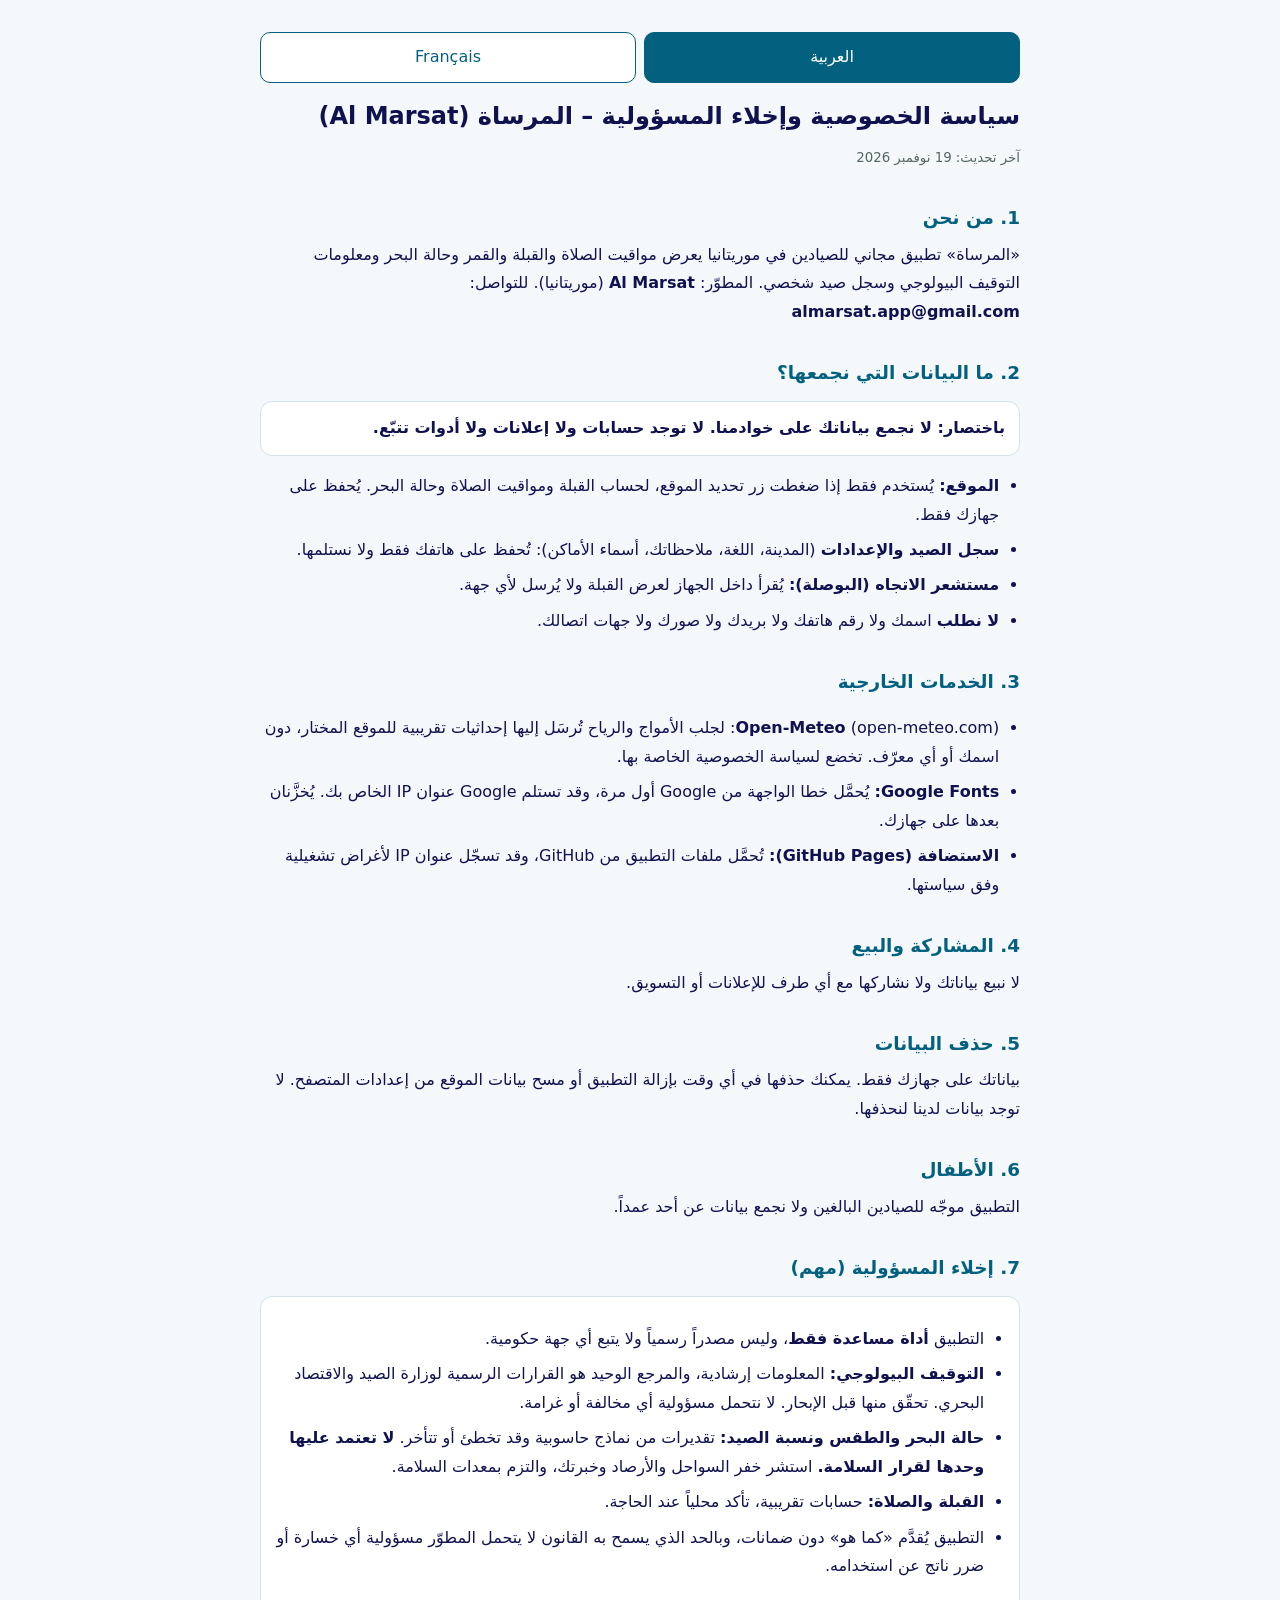
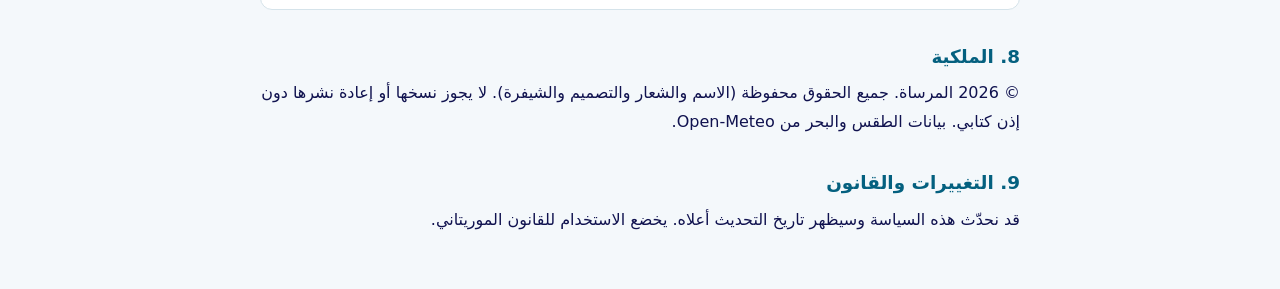
==== privacy.html @ 8c2c9cb1 "Add files via upload" ====
<!doctype html>
<html lang="ar" dir="rtl">
<head>
<meta charset="utf-8">
<meta name="viewport" content="width=device-width,initial-scale=1">
<title>سياسة الخصوصية | Politique de confidentialité – Al Marsat</title>
<style>
body{margin:0;background:#f4f8fb;color:#10124f;font:16px/1.8 system-ui,Segoe UI,Tahoma,sans-serif}
main{max-width:760px;margin:0 auto;padding:20px 16px 48px}
h1{font-size:1.5rem;margin:.2em 0}h2{font-size:1.15rem;margin:1.6em 0 .3em;color:#04607f}
p,li{margin:.4em 0}ul{padding-inline-start:1.3em}
.tabs{display:flex;gap:8px;margin:12px 0}
.tabs button{flex:1;padding:10px;border:1px solid #04607f;background:#fff;color:#04607f;border-radius:10px;font:inherit;cursor:pointer}
.tabs button.on{background:#04607f;color:#fff}
.box{background:#fff;border:1px solid #d5e3ea;border-radius:12px;padding:12px 14px;margin:12px 0}
small{color:#566}
[data-l]{display:none}
html[lang=ar] [data-l=ar],html[lang=fr] [data-l=fr]{display:block}
</style>
</head>
<body>
<main>
<div class="tabs">
<button id="bar" class="on" onclick="L('ar')">العربية</button>
<button id="bfr" onclick="L('fr')">Français</button>
</div>

<div data-l="ar">
<h1>سياسة الخصوصية وإخلاء المسؤولية – المرساة (Al Marsat)</h1>
<small>آخر تحديث: 19 نوفمبر 2026</small>

<h2>1. من نحن</h2>
<p>«المرساة» تطبيق مجاني للصيادين في موريتانيا يعرض مواقيت الصلاة والقبلة والقمر وحالة البحر ومعلومات التوقيف البيولوجي وسجل صيد شخصي. المطوّر: <b>Al Marsat</b> (موريتانيا). للتواصل: <b>almarsat.app@gmail.com</b></p>

<h2>2. ما البيانات التي نجمعها؟</h2>
<div class="box"><b>باختصار: لا نجمع بياناتك على خوادمنا. لا توجد حسابات ولا إعلانات ولا أدوات تتبّع.</b></div>
<ul>
<li><b>الموقع:</b> يُستخدم فقط إذا ضغطت زر تحديد الموقع، لحساب القبلة ومواقيت الصلاة وحالة البحر. يُحفظ على جهازك فقط.</li>
<li><b>سجل الصيد والإعدادات</b> (المدينة، اللغة، ملاحظاتك، أسماء الأماكن): تُحفظ على هاتفك فقط ولا نستلمها.</li>
<li><b>مستشعر الاتجاه (البوصلة):</b> يُقرأ داخل الجهاز لعرض القبلة ولا يُرسل لأي جهة.</li>
<li><b>لا نطلب</b> اسمك ولا رقم هاتفك ولا بريدك ولا صورك ولا جهات اتصالك.</li>
</ul>

<h2>3. الخدمات الخارجية</h2>
<ul>
<li><b>Open-Meteo</b> (open-meteo.com): لجلب الأمواج والرياح تُرسَل إليها إحداثيات تقريبية للموقع المختار، دون اسمك أو أي معرّف. تخضع لسياسة الخصوصية الخاصة بها.</li>
<li><b>Google Fonts:</b> يُحمَّل خطا الواجهة من Google أول مرة، وقد تستلم Google عنوان IP الخاص بك. يُخزَّنان بعدها على جهازك.</li>
<li><b>الاستضافة (GitHub Pages):</b> تُحمَّل ملفات التطبيق من GitHub، وقد تسجّل عنوان IP لأغراض تشغيلية وفق سياستها.</li>
</ul>

<h2>4. المشاركة والبيع</h2>
<p>لا نبيع بياناتك ولا نشاركها مع أي طرف للإعلانات أو التسويق.</p>

<h2>5. حذف البيانات</h2>
<p>بياناتك على جهازك فقط. يمكنك حذفها في أي وقت بإزالة التطبيق أو مسح بيانات الموقع من إعدادات المتصفح. لا توجد بيانات لدينا لنحذفها.</p>

<h2>6. الأطفال</h2>
<p>التطبيق موجّه للصيادين البالغين ولا نجمع بيانات عن أحد عمداً.</p>

<h2>7. إخلاء المسؤولية (مهم)</h2>
<div class="box">
<ul>
<li>التطبيق <b>أداة مساعدة فقط</b>، وليس مصدراً رسمياً ولا يتبع أي جهة حكومية.</li>
<li><b>التوقيف البيولوجي:</b> المعلومات إرشادية، والمرجع الوحيد هو القرارات الرسمية لوزارة الصيد والاقتصاد البحري. تحقّق منها قبل الإبحار. لا نتحمل مسؤولية أي مخالفة أو غرامة.</li>
<li><b>حالة البحر والطقس ونسبة الصيد:</b> تقديرات من نماذج حاسوبية وقد تخطئ أو تتأخر. <b>لا تعتمد عليها وحدها لقرار السلامة.</b> استشر خفر السواحل والأرصاد وخبرتك، والتزم بمعدات السلامة.</li>
<li><b>القبلة والصلاة:</b> حسابات تقريبية، تأكد محلياً عند الحاجة.</li>
<li>التطبيق يُقدَّم «كما هو» دون ضمانات، وبالحد الذي يسمح به القانون لا يتحمل المطوّر مسؤولية أي خسارة أو ضرر ناتج عن استخدامه.</li>
</ul></div>

<h2>8. الملكية</h2>
<p>© 2026 المرساة. جميع الحقوق محفوظة (الاسم والشعار والتصميم والشيفرة). لا يجوز نسخها أو إعادة نشرها دون إذن كتابي. بيانات الطقس والبحر من Open-Meteo.</p>

<h2>9. التغييرات والقانون</h2>
<p>قد نحدّث هذه السياسة وسيظهر تاريخ التحديث أعلاه. يخضع الاستخدام للقانون الموريتاني.</p>
</div>

<div data-l="fr">
<h1>Politique de confidentialité et avertissement – Al Marsat</h1>
<small>Dernière mise à jour : 19 novembre 2026</small>

<h2>1. Qui sommes-nous</h2>
<p>« Al Marsat » est une application gratuite pour les pêcheurs de Mauritanie : horaires de prière, qibla, lune, état de la mer, informations sur l'arrêt biologique et carnet de pêche personnel. Développeur : <b>Al Marsat</b> (Mauritanie). Contact : <b>almarsat.app@gmail.com</b></p>

<h2>2. Données collectées</h2>
<div class="box"><b>En bref : nous ne collectons aucune donnée sur nos serveurs. Pas de compte, pas de publicité, pas de traceurs.</b></div>
<ul>
<li><b>Position :</b> utilisée uniquement si vous appuyez sur le bouton de localisation, pour la qibla, les prières et l'état de la mer. Stockée uniquement sur votre appareil.</li>
<li><b>Carnet de pêche et réglages</b> (ville, langue, notes, noms de lieux) : stockés uniquement sur votre téléphone, jamais reçus par nous.</li>
<li><b>Capteur d'orientation (boussole) :</b> lu localement pour afficher la qibla, jamais transmis.</li>
<li>Nous ne demandons <b>ni nom, ni numéro, ni e-mail, ni photos, ni contacts</b>.</li>
</ul>

<h2>3. Services tiers</h2>
<ul>
<li><b>Open-Meteo</b> (open-meteo.com) : pour obtenir vagues et vent, des coordonnées approximatives du lieu choisi lui sont envoyées, sans nom ni identifiant. Sa propre politique s'applique.</li>
<li><b>Google Fonts :</b> les deux polices de l'interface sont téléchargées depuis Google la première fois ; Google peut recevoir votre adresse IP. Elles sont ensuite mises en cache sur votre appareil.</li>
<li><b>Hébergement (GitHub Pages) :</b> les fichiers de l'application sont servis par GitHub, qui peut enregistrer l'adresse IP à des fins techniques selon sa politique.</li>
</ul>

<h2>4. Partage et vente</h2>
<p>Nous ne vendons ni ne partageons vos données à des fins publicitaires ou commerciales.</p>

<h2>5. Suppression des données</h2>
<p>Vos données sont uniquement sur votre appareil. Supprimez-les à tout moment en désinstallant l'application ou en effaçant les données du site dans le navigateur. Nous n'avons rien à supprimer de notre côté.</p>

<h2>6. Enfants</h2>
<p>L'application s'adresse aux pêcheurs adultes ; nous ne collectons sciemment aucune donnée sur quiconque.</p>

<h2>7. Avertissement (important)</h2>
<div class="box">
<ul>
<li>L'application est un <b>simple outil d'aide</b>, non officiel, sans lien avec une autorité publique.</li>
<li><b>Arrêt biologique :</b> informations indicatives ; seules font foi les décisions officielles du Ministère des Pêches et de l'Économie maritime. Vérifiez avant de partir. Nous déclinons toute responsabilité en cas d'infraction ou d'amende.</li>
<li><b>État de la mer, météo, indice de pêche :</b> estimations issues de modèles, pouvant être inexactes ou en retard. <b>Ne vous fiez pas uniquement à elles pour votre sécurité.</b> Consultez garde-côtes, météo et votre expérience, et respectez l'équipement de sécurité.</li>
<li><b>Qibla et prières :</b> calculs approximatifs ; vérifiez localement si nécessaire.</li>
<li>Application fournie « en l'état », sans garantie ; dans les limites permises par la loi, le développeur n'est pas responsable des pertes ou dommages liés à son usage.</li>
</ul></div>

<h2>8. Propriété</h2>
<p>© 2026 Al Marsat. Tous droits réservés (nom, logo, design, code). Toute copie ou republication sans autorisation écrite est interdite. Données météo/mer : Open-Meteo.</p>

<h2>9. Modifications et droit applicable</h2>
<p>Cette politique peut être mise à jour ; la date figure ci-dessus. L'usage est soumis au droit mauritanien.</p>
</div>
</main>
<script>
function L(l){var d=document.documentElement;d.lang=l;d.dir=l==='ar'?'rtl':'ltr';
document.getElementById('bar').className=l==='ar'?'on':'';document.getElementById('bfr').className=l==='fr'?'on':'';}
if(/^fr/i.test(navigator.language||'')&&location.hash!=='#ar')L('fr');
</script>
</body>
</html>
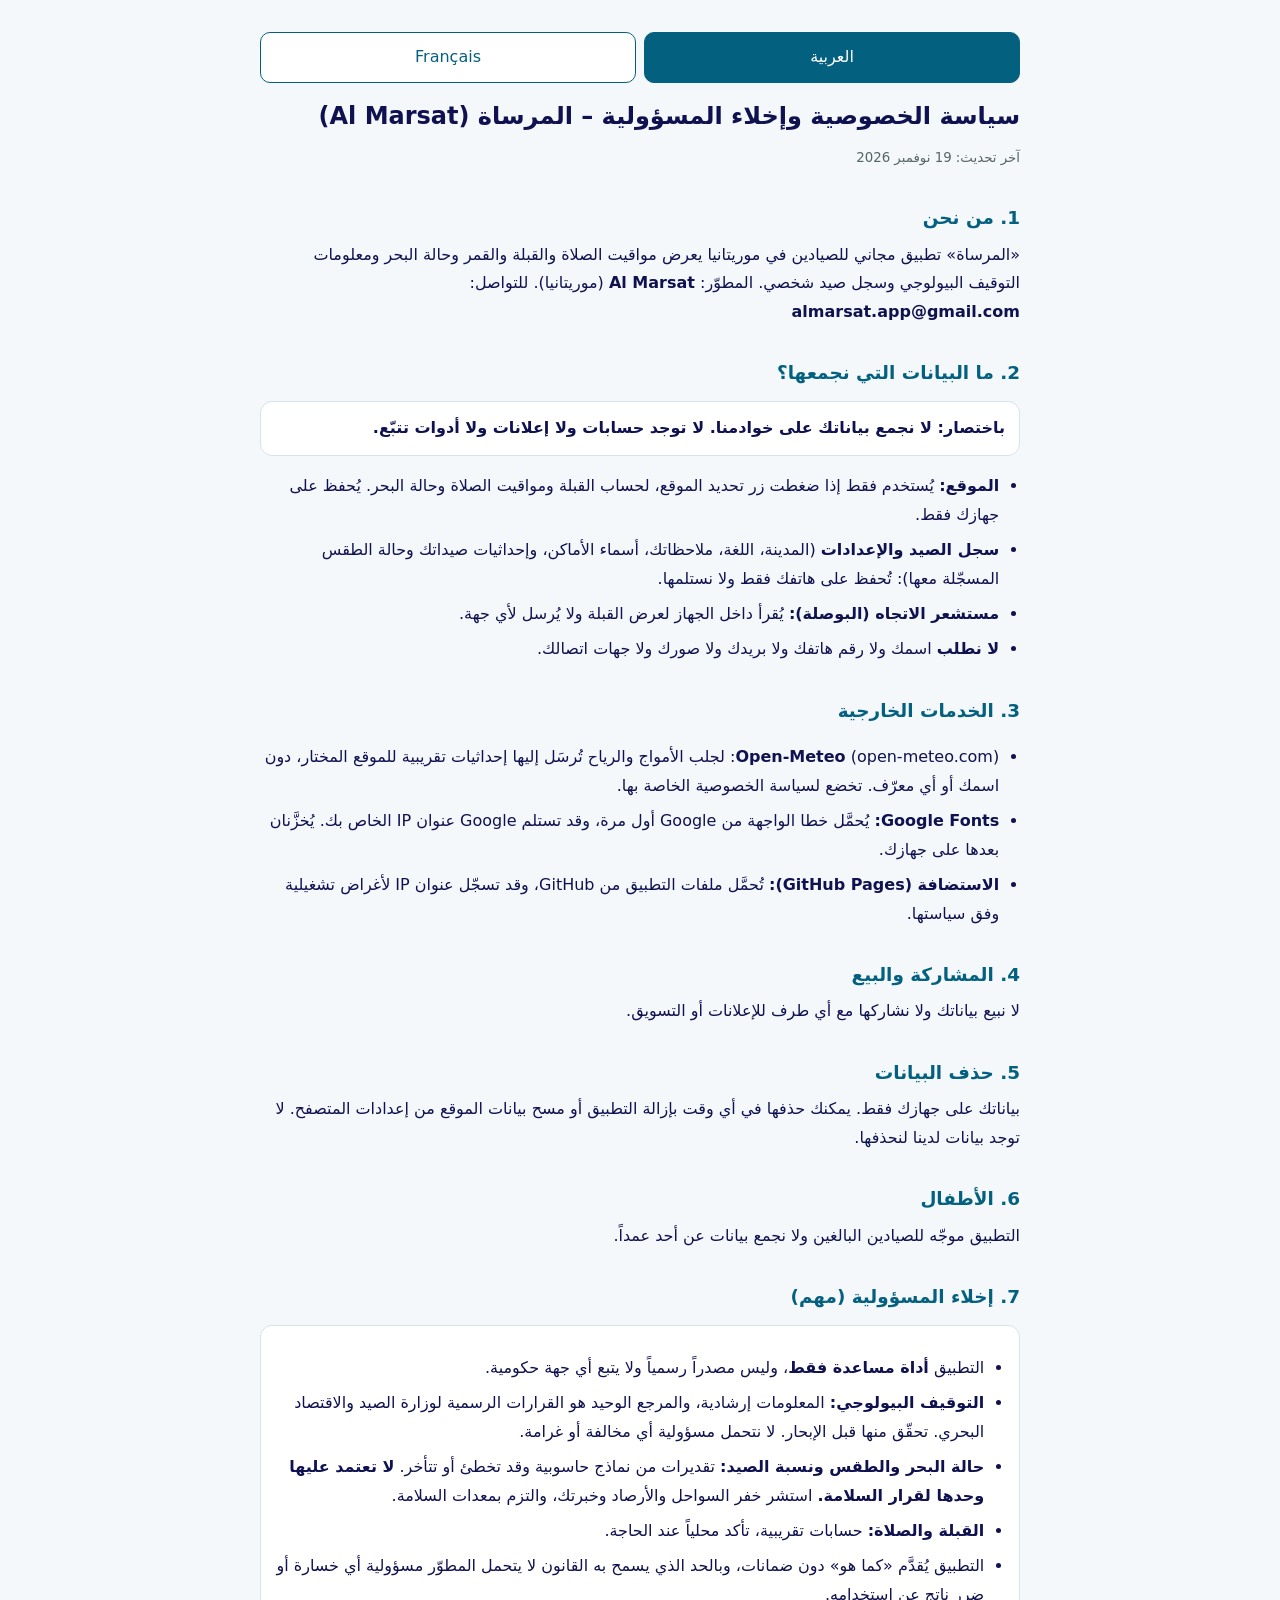
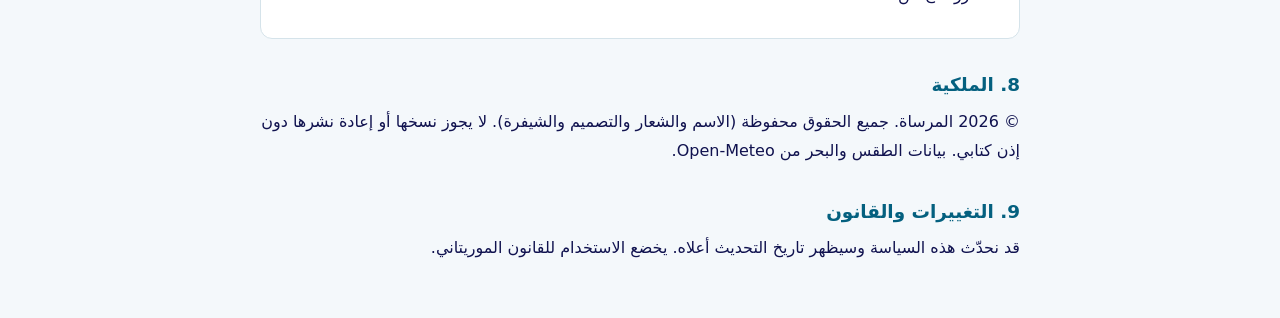
==== commit 93cbd26d: "Add files via upload" ====
--- a/privacy.html
+++ b/privacy.html
@@ -36,7 +36,7 @@
 <div class="box"><b>باختصار: لا نجمع بياناتك على خوادمنا. لا توجد حسابات ولا إعلانات ولا أدوات تتبّع.</b></div>
 <ul>
 <li><b>الموقع:</b> يُستخدم فقط إذا ضغطت زر تحديد الموقع، لحساب القبلة ومواقيت الصلاة وحالة البحر. يُحفظ على جهازك فقط.</li>
-<li><b>سجل الصيد والإعدادات</b> (المدينة، اللغة، ملاحظاتك، أسماء الأماكن): تُحفظ على هاتفك فقط ولا نستلمها.</li>
+<li><b>سجل الصيد والإعدادات</b> (المدينة، اللغة، ملاحظاتك، أسماء الأماكن، وإحداثيات صيداتك وحالة الطقس المسجّلة معها): تُحفظ على هاتفك فقط ولا نستلمها.</li>
 <li><b>مستشعر الاتجاه (البوصلة):</b> يُقرأ داخل الجهاز لعرض القبلة ولا يُرسل لأي جهة.</li>
 <li><b>لا نطلب</b> اسمك ولا رقم هاتفك ولا بريدك ولا صورك ولا جهات اتصالك.</li>
 </ul>
@@ -85,7 +85,7 @@
 <div class="box"><b>En bref : nous ne collectons aucune donnée sur nos serveurs. Pas de compte, pas de publicité, pas de traceurs.</b></div>
 <ul>
 <li><b>Position :</b> utilisée uniquement si vous appuyez sur le bouton de localisation, pour la qibla, les prières et l'état de la mer. Stockée uniquement sur votre appareil.</li>
-<li><b>Carnet de pêche et réglages</b> (ville, langue, notes, noms de lieux) : stockés uniquement sur votre téléphone, jamais reçus par nous.</li>
+<li><b>Carnet de pêche et réglages</b> (ville, langue, notes, noms de lieux, coordonnées de vos prises et météo associée) : stockés uniquement sur votre téléphone, jamais reçus par nous.</li>
 <li><b>Capteur d'orientation (boussole) :</b> lu localement pour afficher la qibla, jamais transmis.</li>
 <li>Nous ne demandons <b>ni nom, ni numéro, ni e-mail, ni photos, ni contacts</b>.</li>
 </ul>
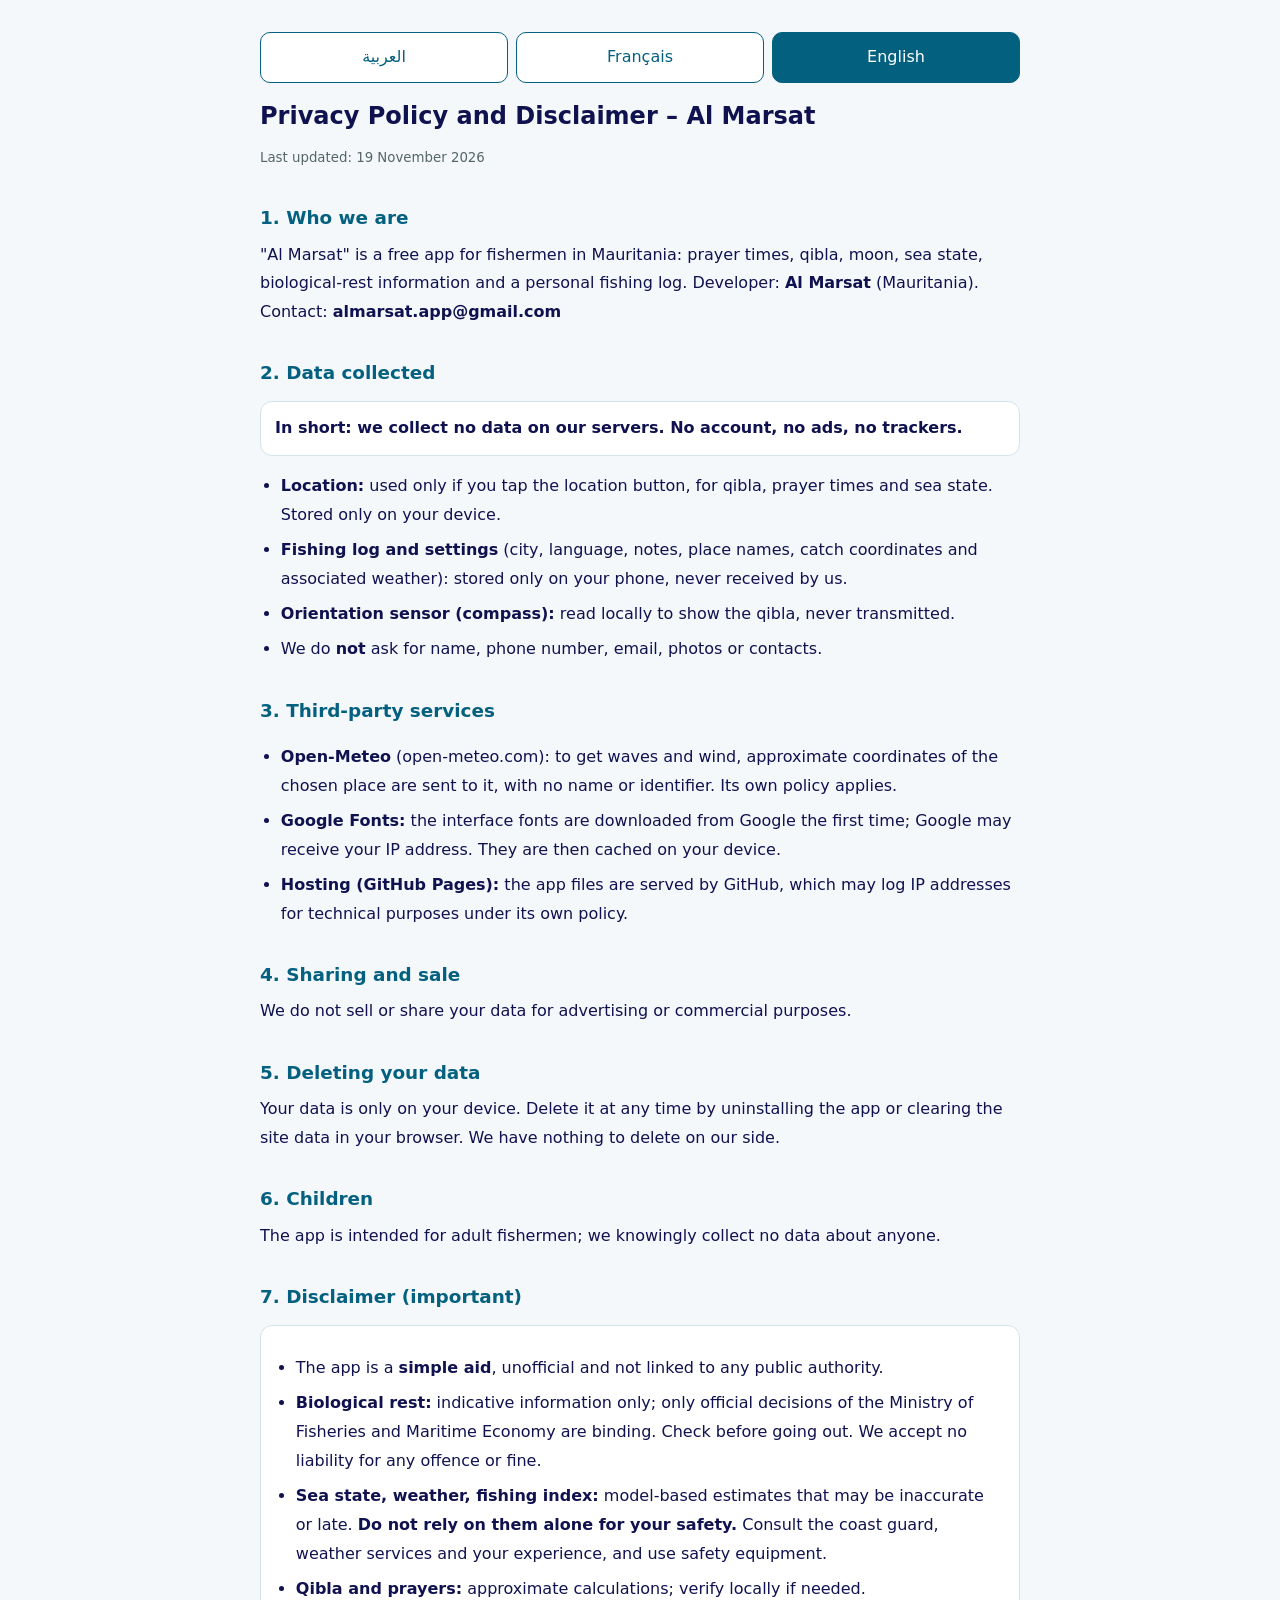
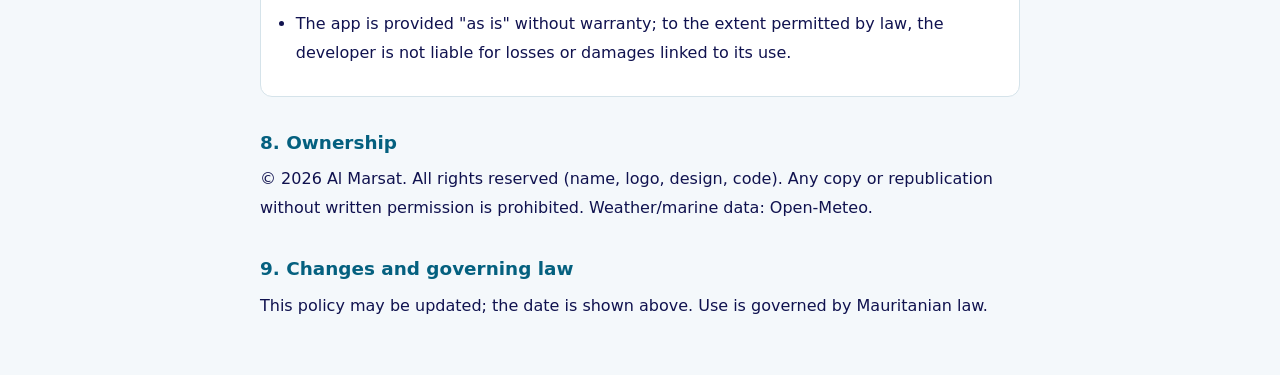
==== commit f185a41b: "Add files via upload" ====
--- a/privacy.html
+++ b/privacy.html
@@ -15,7 +15,7 @@
 .box{background:#fff;border:1px solid #d5e3ea;border-radius:12px;padding:12px 14px;margin:12px 0}
 small{color:#566}
 [data-l]{display:none}
-html[lang=ar] [data-l=ar],html[lang=fr] [data-l=fr]{display:block}
+html[lang=ar] [data-l=ar],html[lang=fr] [data-l=fr],html[lang=en] [data-l=en]{display:block}
 </style>
 </head>
 <body>
@@ -23,6 +23,7 @@
 <div class="tabs">
 <button id="bar" class="on" onclick="L('ar')">العربية</button>
 <button id="bfr" onclick="L('fr')">Français</button>
+<button id="ben" onclick="L('en')">English</button>
 </div>
 
 <div data-l="ar">
@@ -72,6 +73,55 @@
 
 <h2>9. التغييرات والقانون</h2>
 <p>قد نحدّث هذه السياسة وسيظهر تاريخ التحديث أعلاه. يخضع الاستخدام للقانون الموريتاني.</p>
+</div>
+
+<div data-l="en">
+<h1>Privacy Policy and Disclaimer – Al Marsat</h1>
+<small>Last updated: 19 November 2026</small>
+
+<h2>1. Who we are</h2>
+<p>"Al Marsat" is a free app for fishermen in Mauritania: prayer times, qibla, moon, sea state, biological-rest information and a personal fishing log. Developer: <b>Al Marsat</b> (Mauritania). Contact: <b>almarsat.app@gmail.com</b></p>
+
+<h2>2. Data collected</h2>
+<div class="box"><b>In short: we collect no data on our servers. No account, no ads, no trackers.</b></div>
+<ul>
+<li><b>Location:</b> used only if you tap the location button, for qibla, prayer times and sea state. Stored only on your device.</li>
+<li><b>Fishing log and settings</b> (city, language, notes, place names, catch coordinates and associated weather): stored only on your phone, never received by us.</li>
+<li><b>Orientation sensor (compass):</b> read locally to show the qibla, never transmitted.</li>
+<li>We do <b>not</b> ask for name, phone number, email, photos or contacts.</li>
+</ul>
+
+<h2>3. Third-party services</h2>
+<ul>
+<li><b>Open-Meteo</b> (open-meteo.com): to get waves and wind, approximate coordinates of the chosen place are sent to it, with no name or identifier. Its own policy applies.</li>
+<li><b>Google Fonts:</b> the interface fonts are downloaded from Google the first time; Google may receive your IP address. They are then cached on your device.</li>
+<li><b>Hosting (GitHub Pages):</b> the app files are served by GitHub, which may log IP addresses for technical purposes under its own policy.</li>
+</ul>
+
+<h2>4. Sharing and sale</h2>
+<p>We do not sell or share your data for advertising or commercial purposes.</p>
+
+<h2>5. Deleting your data</h2>
+<p>Your data is only on your device. Delete it at any time by uninstalling the app or clearing the site data in your browser. We have nothing to delete on our side.</p>
+
+<h2>6. Children</h2>
+<p>The app is intended for adult fishermen; we knowingly collect no data about anyone.</p>
+
+<h2>7. Disclaimer (important)</h2>
+<div class="box">
+<ul>
+<li>The app is a <b>simple aid</b>, unofficial and not linked to any public authority.</li>
+<li><b>Biological rest:</b> indicative information only; only official decisions of the Ministry of Fisheries and Maritime Economy are binding. Check before going out. We accept no liability for any offence or fine.</li>
+<li><b>Sea state, weather, fishing index:</b> model-based estimates that may be inaccurate or late. <b>Do not rely on them alone for your safety.</b> Consult the coast guard, weather services and your experience, and use safety equipment.</li>
+<li><b>Qibla and prayers:</b> approximate calculations; verify locally if needed.</li>
+<li>The app is provided "as is" without warranty; to the extent permitted by law, the developer is not liable for losses or damages linked to its use.</li>
+</ul></div>
+
+<h2>8. Ownership</h2>
+<p>© 2026 Al Marsat. All rights reserved (name, logo, design, code). Any copy or republication without written permission is prohibited. Weather/marine data: Open-Meteo.</p>
+
+<h2>9. Changes and governing law</h2>
+<p>This policy may be updated; the date is shown above. Use is governed by Mauritanian law.</p>
 </div>
 
 <div data-l="fr">
@@ -125,8 +175,11 @@
 </main>
 <script>
 function L(l){var d=document.documentElement;d.lang=l;d.dir=l==='ar'?'rtl':'ltr';
-document.getElementById('bar').className=l==='ar'?'on':'';document.getElementById('bfr').className=l==='fr'?'on':'';}
-if(/^fr/i.test(navigator.language||'')&&location.hash!=='#ar')L('fr');
+['ar','fr','en'].forEach(function(x){document.getElementById('b'+x).className=l===x?'on':''});}
+var hl=(location.hash||'').slice(1),nl=(navigator.language||'').slice(0,2);
+if(['ar','fr','en'].indexOf(hl)>-1)L(hl);
+else if(['es','pt','zh'].indexOf(hl)>-1)L('en');
+else if(nl==='fr')L('fr');else if(nl==='en')L('en');
 </script>
 </body>
 </html>
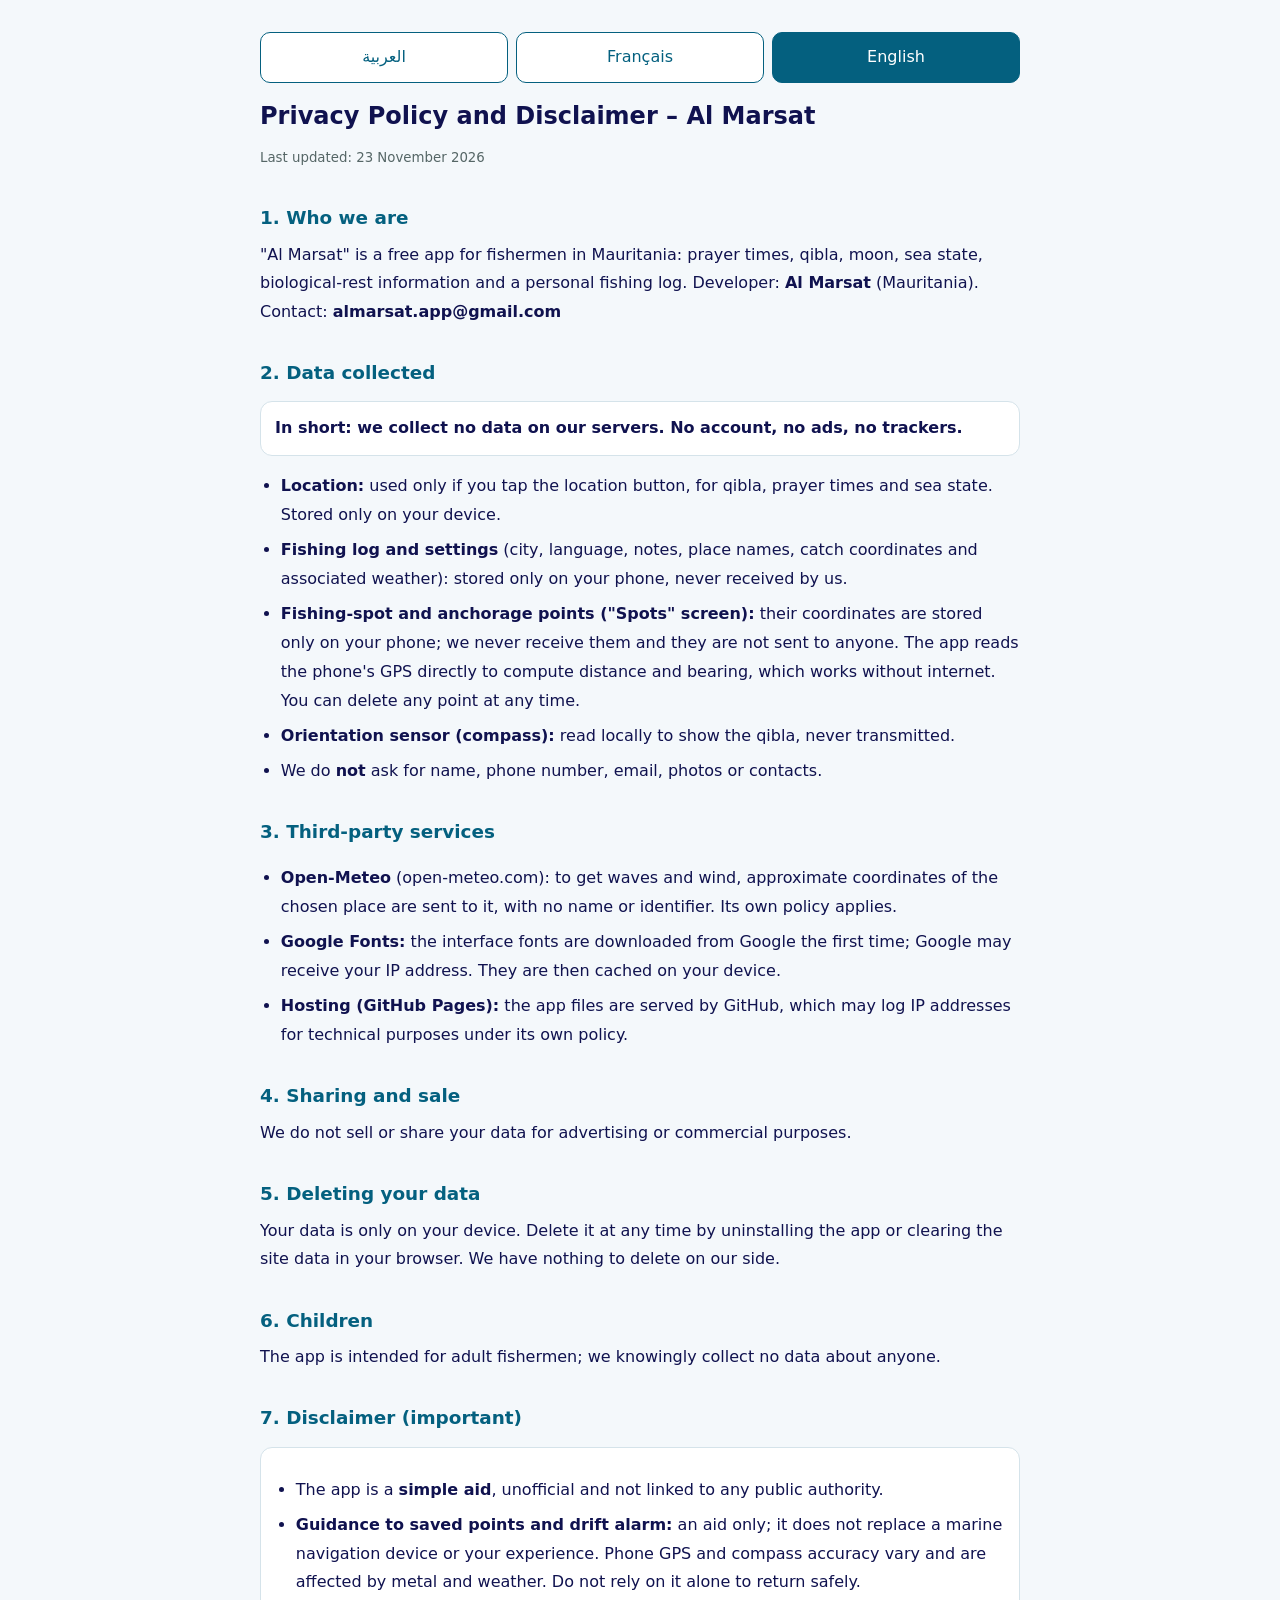
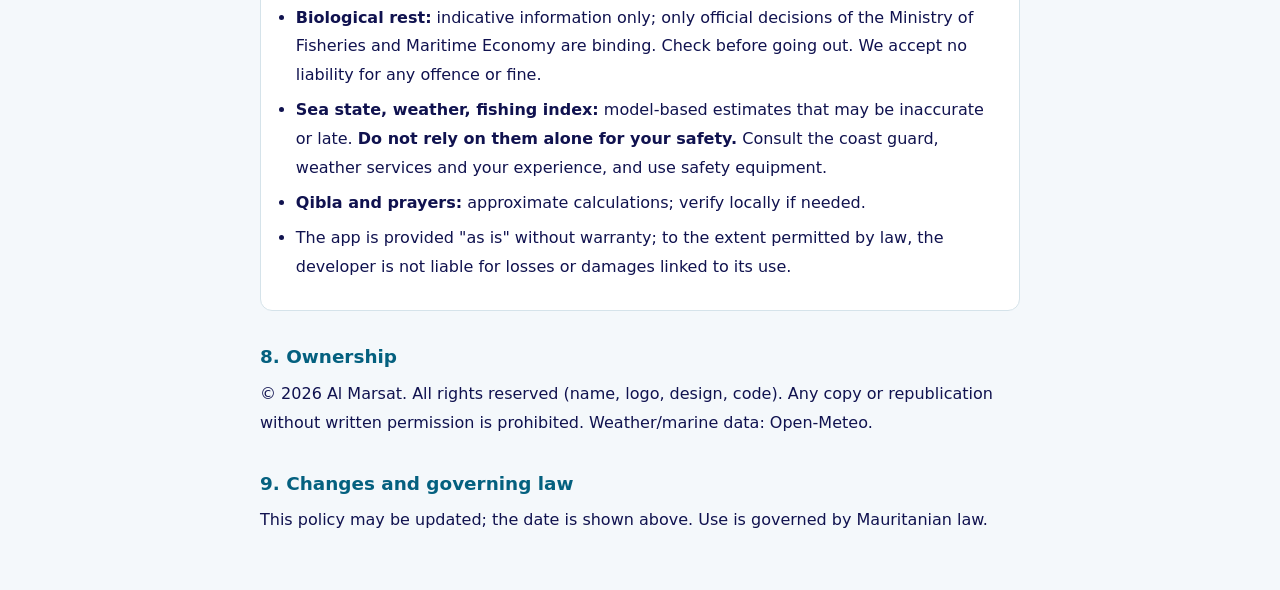
==== commit 100b4964: "Add files via upload" ====
--- a/privacy.html
+++ b/privacy.html
@@ -28,7 +28,7 @@
 
 <div data-l="ar">
 <h1>سياسة الخصوصية وإخلاء المسؤولية – المرساة (Al Marsat)</h1>
-<small>آخر تحديث: 19 نوفمبر 2026</small>
+<small>آخر تحديث: 23 نوفمبر 2026</small>
 
 <h2>1. من نحن</h2>
 <p>«المرساة» تطبيق مجاني للصيادين في موريتانيا يعرض مواقيت الصلاة والقبلة والقمر وحالة البحر ومعلومات التوقيف البيولوجي وسجل صيد شخصي. المطوّر: <b>Al Marsat</b> (موريتانيا). للتواصل: <b>almarsat.app@gmail.com</b></p>
@@ -38,6 +38,7 @@
 <ul>
 <li><b>الموقع:</b> يُستخدم فقط إذا ضغطت زر تحديد الموقع، لحساب القبلة ومواقيت الصلاة وحالة البحر. يُحفظ على جهازك فقط.</li>
 <li><b>سجل الصيد والإعدادات</b> (المدينة، اللغة، ملاحظاتك، أسماء الأماكن، وإحداثيات صيداتك وحالة الطقس المسجّلة معها): تُحفظ على هاتفك فقط ولا نستلمها.</li>
+<li><b>نقاط المصائد والمرسى (شاشة «المصائد»):</b> تُحفظ إحداثياتها على هاتفك فقط ولا نستلمها ولا تُرسل إلى أي جهة. يقرأ التطبيق GPS الهاتف مباشرة لحساب المسافة والاتجاه، ويعمل ذلك بدون إنترنت. يمكنك حذف أي نقطة في أي وقت.</li>
 <li><b>مستشعر الاتجاه (البوصلة):</b> يُقرأ داخل الجهاز لعرض القبلة ولا يُرسل لأي جهة.</li>
 <li><b>لا نطلب</b> اسمك ولا رقم هاتفك ولا بريدك ولا صورك ولا جهات اتصالك.</li>
 </ul>
@@ -62,6 +63,7 @@
 <div class="box">
 <ul>
 <li>التطبيق <b>أداة مساعدة فقط</b>، وليس مصدراً رسمياً ولا يتبع أي جهة حكومية.</li>
+<li><b>التوجيه نحو النقاط والانجراف:</b> مساعد فقط ولا يغني عن جهاز ملاحة بحرية ولا عن خبرتك. دقة GPS الهاتف وبوصلته تتفاوت وتتأثر بالمعادن والطقس، ولا تعتمد عليه وحده في العودة الآمنة.</li>
 <li><b>التوقيف البيولوجي:</b> المعلومات إرشادية، والمرجع الوحيد هو القرارات الرسمية لوزارة الصيد والاقتصاد البحري. تحقّق منها قبل الإبحار. لا نتحمل مسؤولية أي مخالفة أو غرامة.</li>
 <li><b>حالة البحر والطقس ونسبة الصيد:</b> تقديرات من نماذج حاسوبية وقد تخطئ أو تتأخر. <b>لا تعتمد عليها وحدها لقرار السلامة.</b> استشر خفر السواحل والأرصاد وخبرتك، والتزم بمعدات السلامة.</li>
 <li><b>القبلة والصلاة:</b> حسابات تقريبية، تأكد محلياً عند الحاجة.</li>
@@ -77,7 +79,7 @@
 
 <div data-l="en">
 <h1>Privacy Policy and Disclaimer – Al Marsat</h1>
-<small>Last updated: 19 November 2026</small>
+<small>Last updated: 23 November 2026</small>
 
 <h2>1. Who we are</h2>
 <p>"Al Marsat" is a free app for fishermen in Mauritania: prayer times, qibla, moon, sea state, biological-rest information and a personal fishing log. Developer: <b>Al Marsat</b> (Mauritania). Contact: <b>almarsat.app@gmail.com</b></p>
@@ -87,6 +89,7 @@
 <ul>
 <li><b>Location:</b> used only if you tap the location button, for qibla, prayer times and sea state. Stored only on your device.</li>
 <li><b>Fishing log and settings</b> (city, language, notes, place names, catch coordinates and associated weather): stored only on your phone, never received by us.</li>
+<li><b>Fishing-spot and anchorage points ("Spots" screen):</b> their coordinates are stored only on your phone; we never receive them and they are not sent to anyone. The app reads the phone's GPS directly to compute distance and bearing, which works without internet. You can delete any point at any time.</li>
 <li><b>Orientation sensor (compass):</b> read locally to show the qibla, never transmitted.</li>
 <li>We do <b>not</b> ask for name, phone number, email, photos or contacts.</li>
 </ul>
@@ -111,6 +114,7 @@
 <div class="box">
 <ul>
 <li>The app is a <b>simple aid</b>, unofficial and not linked to any public authority.</li>
+<li><b>Guidance to saved points and drift alarm:</b> an aid only; it does not replace a marine navigation device or your experience. Phone GPS and compass accuracy vary and are affected by metal and weather. Do not rely on it alone to return safely.</li>
 <li><b>Biological rest:</b> indicative information only; only official decisions of the Ministry of Fisheries and Maritime Economy are binding. Check before going out. We accept no liability for any offence or fine.</li>
 <li><b>Sea state, weather, fishing index:</b> model-based estimates that may be inaccurate or late. <b>Do not rely on them alone for your safety.</b> Consult the coast guard, weather services and your experience, and use safety equipment.</li>
 <li><b>Qibla and prayers:</b> approximate calculations; verify locally if needed.</li>
@@ -126,7 +130,7 @@
 
 <div data-l="fr">
 <h1>Politique de confidentialité et avertissement – Al Marsat</h1>
-<small>Dernière mise à jour : 19 novembre 2026</small>
+<small>Dernière mise à jour : 23 novembre 2026</small>
 
 <h2>1. Qui sommes-nous</h2>
 <p>« Al Marsat » est une application gratuite pour les pêcheurs de Mauritanie : horaires de prière, qibla, lune, état de la mer, informations sur l'arrêt biologique et carnet de pêche personnel. Développeur : <b>Al Marsat</b> (Mauritanie). Contact : <b>almarsat.app@gmail.com</b></p>
@@ -136,6 +140,7 @@
 <ul>
 <li><b>Position :</b> utilisée uniquement si vous appuyez sur le bouton de localisation, pour la qibla, les prières et l'état de la mer. Stockée uniquement sur votre appareil.</li>
 <li><b>Carnet de pêche et réglages</b> (ville, langue, notes, noms de lieux, coordonnées de vos prises et météo associée) : stockés uniquement sur votre téléphone, jamais reçus par nous.</li>
+<li><b>Points de pêche et de mouillage (écran « Spots ») :</b> leurs coordonnées restent uniquement sur votre téléphone ; nous ne les recevons jamais et elles ne sont envoyées à personne. L'application lit directement le GPS du téléphone pour calculer distance et cap, sans internet. Vous pouvez supprimer un point à tout moment.</li>
 <li><b>Capteur d'orientation (boussole) :</b> lu localement pour afficher la qibla, jamais transmis.</li>
 <li>Nous ne demandons <b>ni nom, ni numéro, ni e-mail, ni photos, ni contacts</b>.</li>
 </ul>
@@ -160,6 +165,7 @@
 <div class="box">
 <ul>
 <li>L'application est un <b>simple outil d'aide</b>, non officiel, sans lien avec une autorité publique.</li>
+<li><b>Guidage vers les points et alarme de dérive :</b> aide seulement ; ne remplace ni un appareil de navigation marine ni votre expérience. La précision du GPS et de la boussole varie et dépend des métaux et de la météo. Ne vous y fiez pas seul pour rentrer en sécurité.</li>
 <li><b>Arrêt biologique :</b> informations indicatives ; seules font foi les décisions officielles du Ministère des Pêches et de l'Économie maritime. Vérifiez avant de partir. Nous déclinons toute responsabilité en cas d'infraction ou d'amende.</li>
 <li><b>État de la mer, météo, indice de pêche :</b> estimations issues de modèles, pouvant être inexactes ou en retard. <b>Ne vous fiez pas uniquement à elles pour votre sécurité.</b> Consultez garde-côtes, météo et votre expérience, et respectez l'équipement de sécurité.</li>
 <li><b>Qibla et prières :</b> calculs approximatifs ; vérifiez localement si nécessaire.</li>
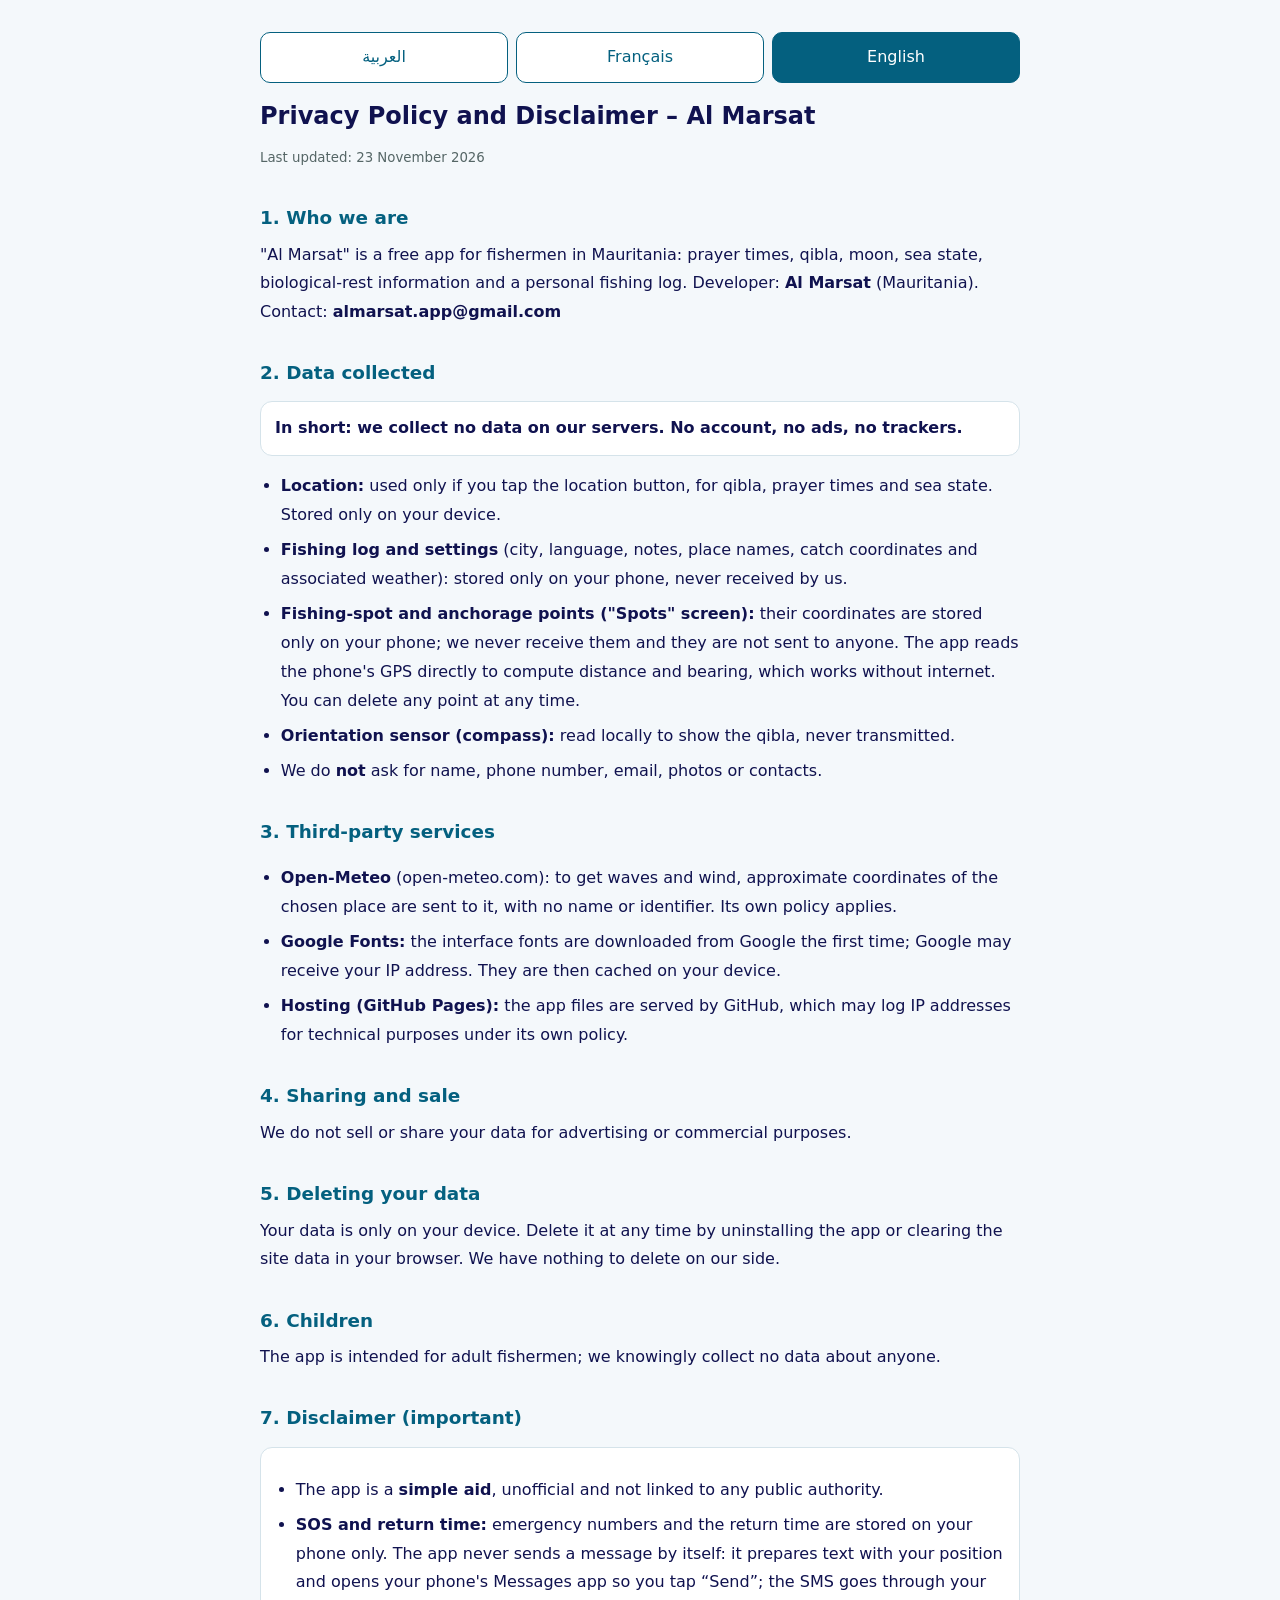
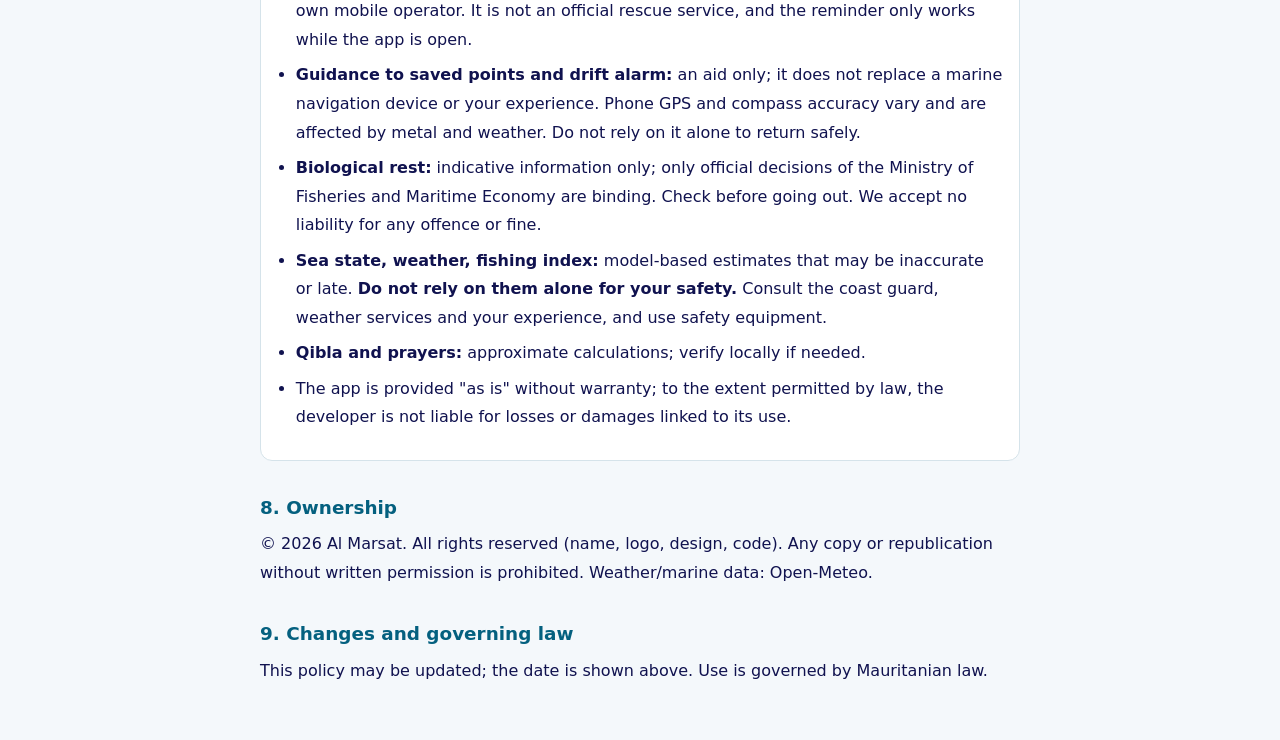
==== commit 87dbe52c: "Add files via upload" ====
--- a/privacy.html
+++ b/privacy.html
@@ -63,6 +63,7 @@
 <div class="box">
 <ul>
 <li>التطبيق <b>أداة مساعدة فقط</b>، وليس مصدراً رسمياً ولا يتبع أي جهة حكومية.</li>
+<li><b>الاستغاثة وموعد العودة:</b> أرقام الطوارئ وموعد العودة تُحفظ في هاتفك فقط. لا يرسل التطبيق أي رسالة بنفسه: يجهّز نصًا فيه موقعك ويفتح تطبيق الرسائل في هاتفك لتضغط أنت «إرسال»، وتُحتسب الرسالة عند مشغّل شبكتك. ليست خدمة إنقاذ رسمية، والتذكير يعمل والتطبيق مفتوح فقط.</li>
 <li><b>التوجيه نحو النقاط والانجراف:</b> مساعد فقط ولا يغني عن جهاز ملاحة بحرية ولا عن خبرتك. دقة GPS الهاتف وبوصلته تتفاوت وتتأثر بالمعادن والطقس، ولا تعتمد عليه وحده في العودة الآمنة.</li>
 <li><b>التوقيف البيولوجي:</b> المعلومات إرشادية، والمرجع الوحيد هو القرارات الرسمية لوزارة الصيد والاقتصاد البحري. تحقّق منها قبل الإبحار. لا نتحمل مسؤولية أي مخالفة أو غرامة.</li>
 <li><b>حالة البحر والطقس ونسبة الصيد:</b> تقديرات من نماذج حاسوبية وقد تخطئ أو تتأخر. <b>لا تعتمد عليها وحدها لقرار السلامة.</b> استشر خفر السواحل والأرصاد وخبرتك، والتزم بمعدات السلامة.</li>
@@ -114,6 +115,7 @@
 <div class="box">
 <ul>
 <li>The app is a <b>simple aid</b>, unofficial and not linked to any public authority.</li>
+<li><b>SOS and return time:</b> emergency numbers and the return time are stored on your phone only. The app never sends a message by itself: it prepares text with your position and opens your phone's Messages app so you tap “Send”; the SMS goes through your own mobile operator. It is not an official rescue service, and the reminder only works while the app is open.</li>
 <li><b>Guidance to saved points and drift alarm:</b> an aid only; it does not replace a marine navigation device or your experience. Phone GPS and compass accuracy vary and are affected by metal and weather. Do not rely on it alone to return safely.</li>
 <li><b>Biological rest:</b> indicative information only; only official decisions of the Ministry of Fisheries and Maritime Economy are binding. Check before going out. We accept no liability for any offence or fine.</li>
 <li><b>Sea state, weather, fishing index:</b> model-based estimates that may be inaccurate or late. <b>Do not rely on them alone for your safety.</b> Consult the coast guard, weather services and your experience, and use safety equipment.</li>
@@ -165,6 +167,7 @@
 <div class="box">
 <ul>
 <li>L'application est un <b>simple outil d'aide</b>, non officiel, sans lien avec une autorité publique.</li>
+<li><b>SOS et heure de retour :</b> les numéros d'urgence et l'heure de retour restent sur votre téléphone. L'appli n'envoie jamais de message seule : elle prépare un texte avec votre position et ouvre l'appli Messages pour que vous appuyiez sur « Envoyer » ; le SMS passe par votre opérateur. Ce n'est pas un service de secours officiel et le rappel ne fonctionne que si l'appli est ouverte.</li>
 <li><b>Guidage vers les points et alarme de dérive :</b> aide seulement ; ne remplace ni un appareil de navigation marine ni votre expérience. La précision du GPS et de la boussole varie et dépend des métaux et de la météo. Ne vous y fiez pas seul pour rentrer en sécurité.</li>
 <li><b>Arrêt biologique :</b> informations indicatives ; seules font foi les décisions officielles du Ministère des Pêches et de l'Économie maritime. Vérifiez avant de partir. Nous déclinons toute responsabilité en cas d'infraction ou d'amende.</li>
 <li><b>État de la mer, météo, indice de pêche :</b> estimations issues de modèles, pouvant être inexactes ou en retard. <b>Ne vous fiez pas uniquement à elles pour votre sécurité.</b> Consultez garde-côtes, météo et votre expérience, et respectez l'équipement de sécurité.</li>
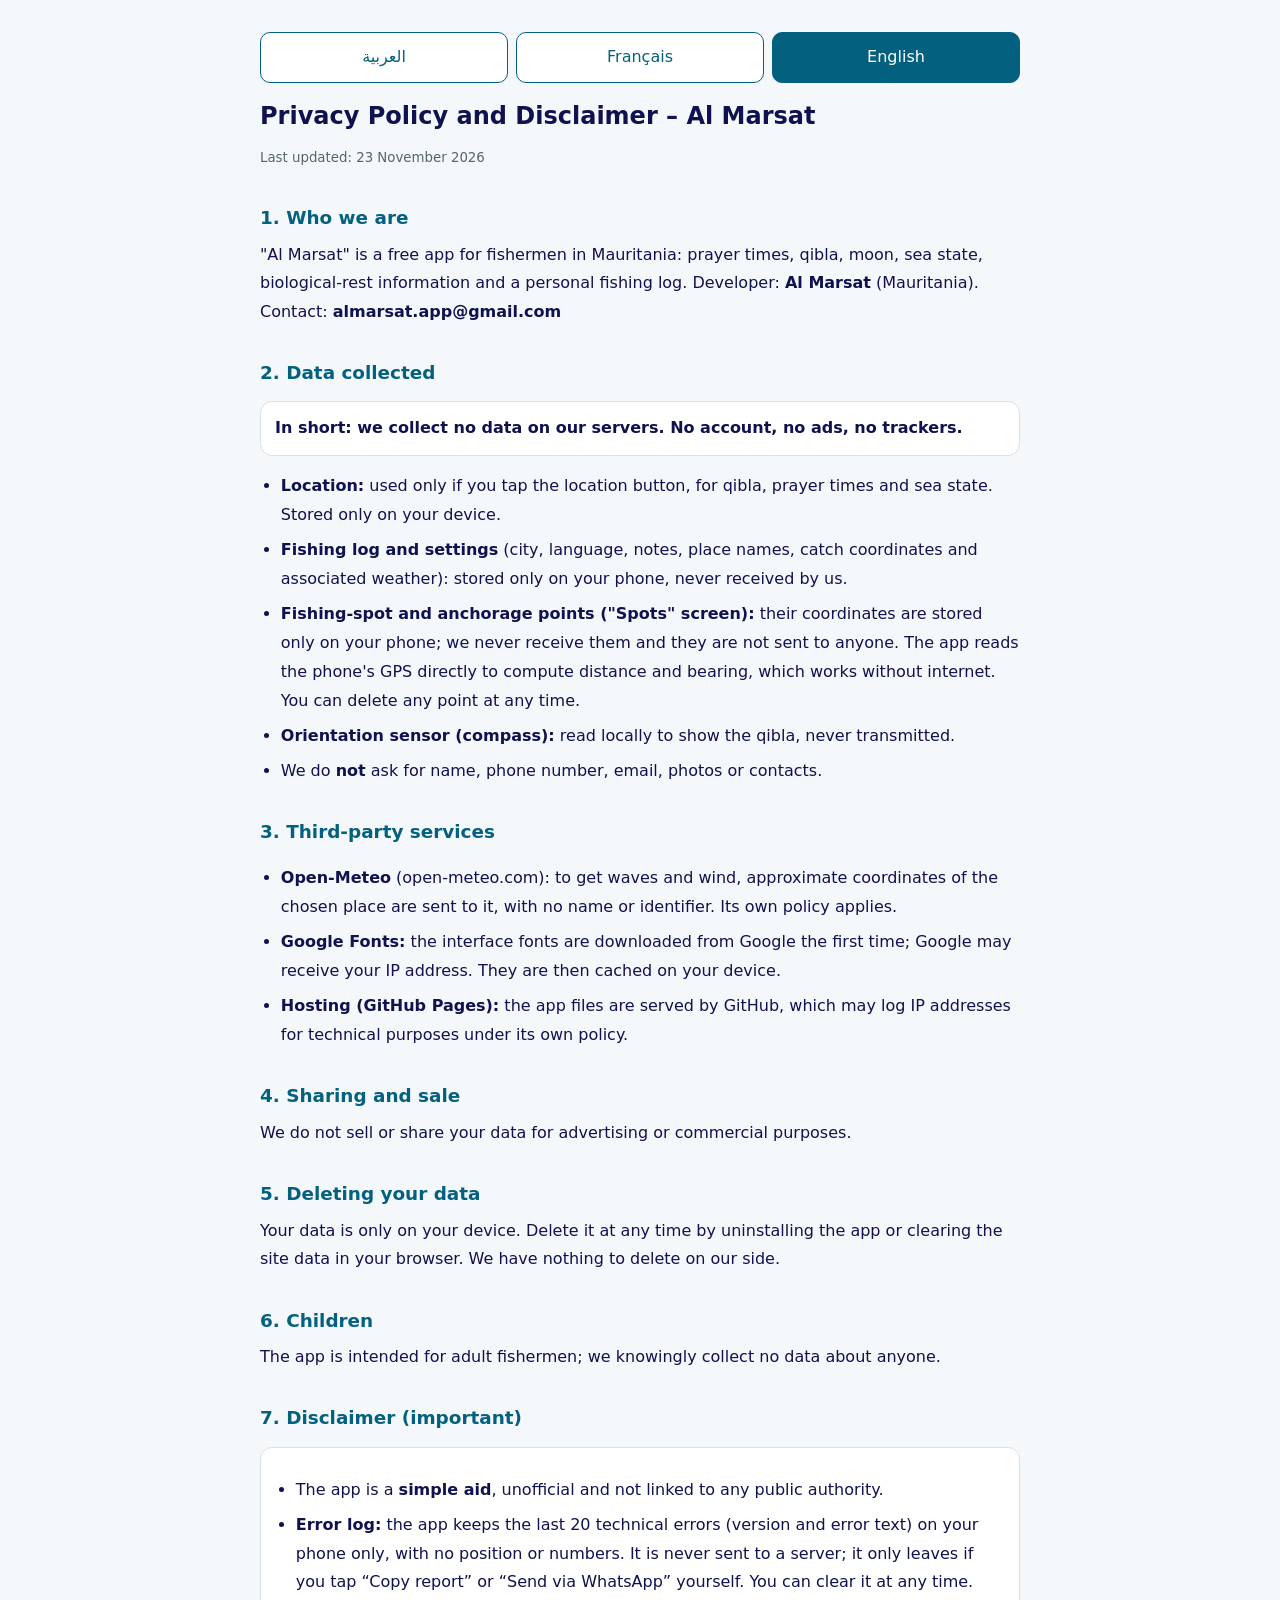
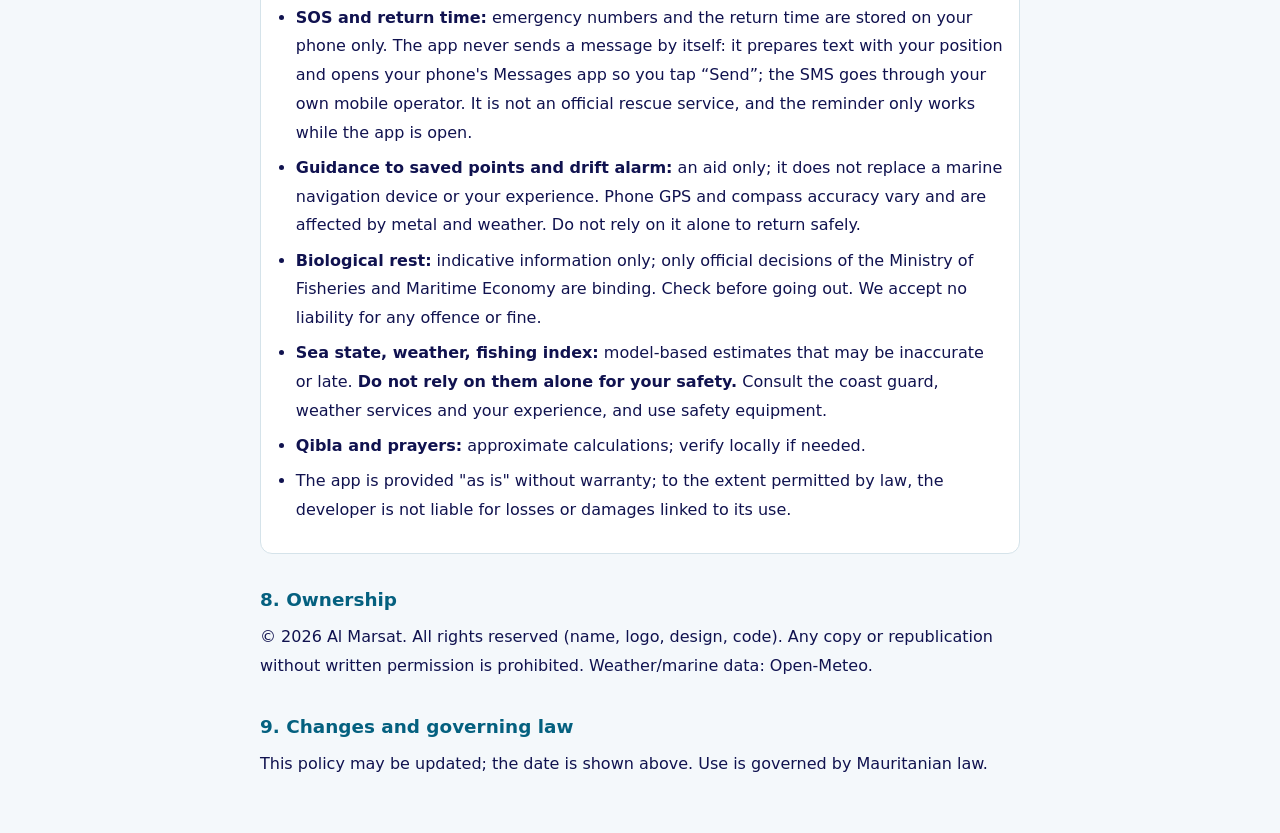
==== commit e9161b27: "Add files via upload" ====
--- a/privacy.html
+++ b/privacy.html
@@ -63,6 +63,7 @@
 <div class="box">
 <ul>
 <li>التطبيق <b>أداة مساعدة فقط</b>، وليس مصدراً رسمياً ولا يتبع أي جهة حكومية.</li>
+<li><b>سجل الأخطاء:</b> يحتفظ التطبيق في هاتفك فقط بآخر 20 خطأ تقني (رقم النسخة ونص الخطأ) دون موقعك أو أرقامك. لا يُرسل إلى أي خادم؛ ولا يخرج إلا إذا ضغطتَ «نسخ التقرير» أو «إرسال بالواتساب» بنفسك. يمكنك مسحه في أي وقت.</li>
 <li><b>الاستغاثة وموعد العودة:</b> أرقام الطوارئ وموعد العودة تُحفظ في هاتفك فقط. لا يرسل التطبيق أي رسالة بنفسه: يجهّز نصًا فيه موقعك ويفتح تطبيق الرسائل في هاتفك لتضغط أنت «إرسال»، وتُحتسب الرسالة عند مشغّل شبكتك. ليست خدمة إنقاذ رسمية، والتذكير يعمل والتطبيق مفتوح فقط.</li>
 <li><b>التوجيه نحو النقاط والانجراف:</b> مساعد فقط ولا يغني عن جهاز ملاحة بحرية ولا عن خبرتك. دقة GPS الهاتف وبوصلته تتفاوت وتتأثر بالمعادن والطقس، ولا تعتمد عليه وحده في العودة الآمنة.</li>
 <li><b>التوقيف البيولوجي:</b> المعلومات إرشادية، والمرجع الوحيد هو القرارات الرسمية لوزارة الصيد والاقتصاد البحري. تحقّق منها قبل الإبحار. لا نتحمل مسؤولية أي مخالفة أو غرامة.</li>
@@ -115,6 +116,7 @@
 <div class="box">
 <ul>
 <li>The app is a <b>simple aid</b>, unofficial and not linked to any public authority.</li>
+<li><b>Error log:</b> the app keeps the last 20 technical errors (version and error text) on your phone only, with no position or numbers. It is never sent to a server; it only leaves if you tap “Copy report” or “Send via WhatsApp” yourself. You can clear it at any time.</li>
 <li><b>SOS and return time:</b> emergency numbers and the return time are stored on your phone only. The app never sends a message by itself: it prepares text with your position and opens your phone's Messages app so you tap “Send”; the SMS goes through your own mobile operator. It is not an official rescue service, and the reminder only works while the app is open.</li>
 <li><b>Guidance to saved points and drift alarm:</b> an aid only; it does not replace a marine navigation device or your experience. Phone GPS and compass accuracy vary and are affected by metal and weather. Do not rely on it alone to return safely.</li>
 <li><b>Biological rest:</b> indicative information only; only official decisions of the Ministry of Fisheries and Maritime Economy are binding. Check before going out. We accept no liability for any offence or fine.</li>
@@ -167,6 +169,7 @@
 <div class="box">
 <ul>
 <li>L'application est un <b>simple outil d'aide</b>, non officiel, sans lien avec une autorité publique.</li>
+<li><b>Journal d'erreurs :</b> l'appli garde sur votre téléphone seulement les 20 dernières erreurs techniques (version et texte de l'erreur), sans position ni numéros. Rien n'est envoyé à un serveur ; cela ne sort que si vous appuyez vous-même sur « Copier le rapport » ou « Envoyer par WhatsApp ». Vous pouvez l'effacer à tout moment.</li>
 <li><b>SOS et heure de retour :</b> les numéros d'urgence et l'heure de retour restent sur votre téléphone. L'appli n'envoie jamais de message seule : elle prépare un texte avec votre position et ouvre l'appli Messages pour que vous appuyiez sur « Envoyer » ; le SMS passe par votre opérateur. Ce n'est pas un service de secours officiel et le rappel ne fonctionne que si l'appli est ouverte.</li>
 <li><b>Guidage vers les points et alarme de dérive :</b> aide seulement ; ne remplace ni un appareil de navigation marine ni votre expérience. La précision du GPS et de la boussole varie et dépend des métaux et de la météo. Ne vous y fiez pas seul pour rentrer en sécurité.</li>
 <li><b>Arrêt biologique :</b> informations indicatives ; seules font foi les décisions officielles du Ministère des Pêches et de l'Économie maritime. Vérifiez avant de partir. Nous déclinons toute responsabilité en cas d'infraction ou d'amende.</li>
